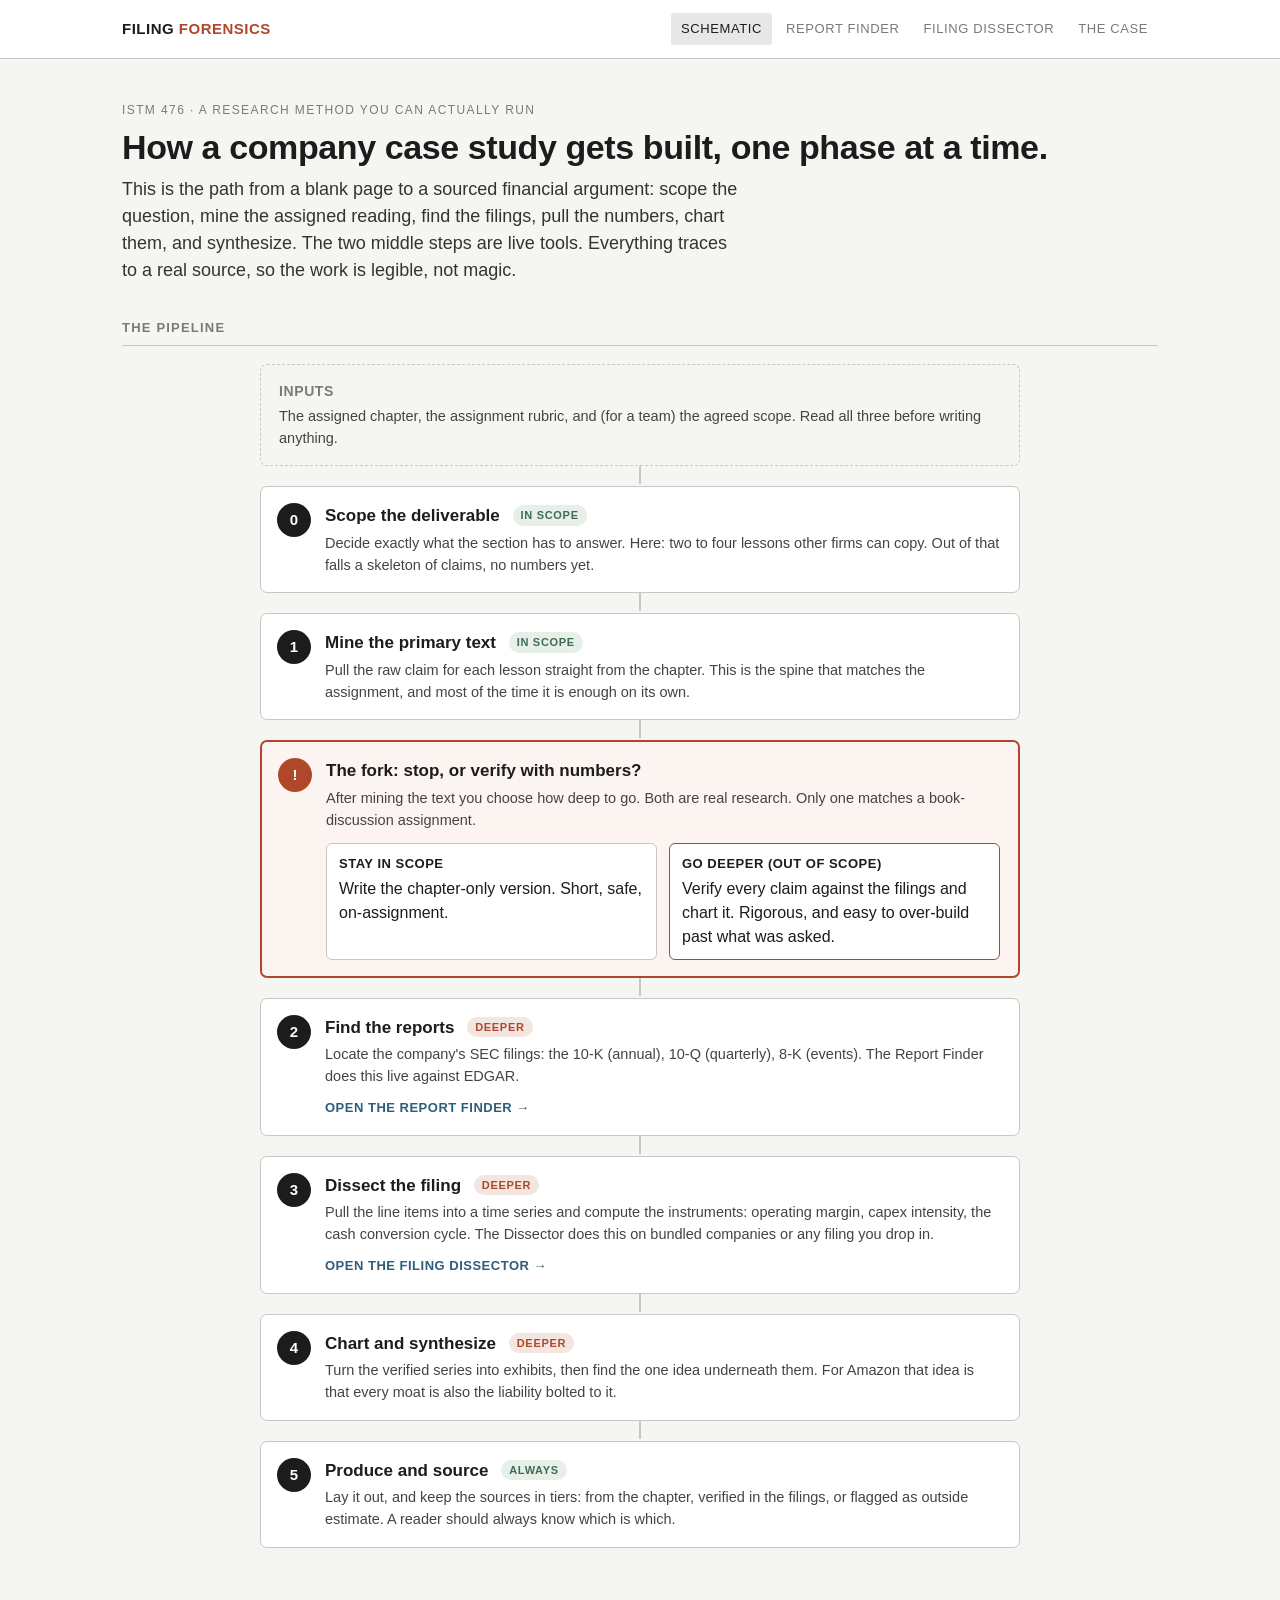
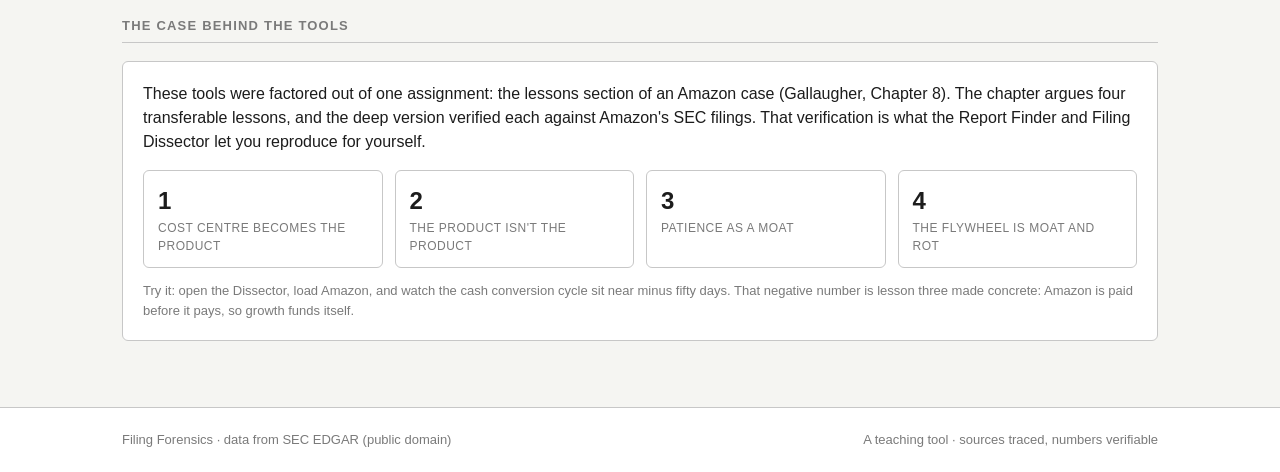
==== index.html @ 137a210a "Filing Forensics: research schematic + SEC filing tools Static teaching workbench built around the A" ====
<!DOCTYPE html>
<html lang="en">
<head>
<meta charset="utf-8">
<meta name="viewport" content="width=device-width, initial-scale=1">
<title>Filing Forensics - how a financial case study gets built</title>
<meta name="description" content="A research schematic plus working tools for finding and dissecting SEC filings, built around the Amazon (Chapter 8) case.">
<link rel="stylesheet" href="css/style.css">
</head>
<body data-base=".">
<header class="site-head"><div class="wrap">
  <div class="brand">Filing <b>Forensics</b></div>
  <nav class="nav">
    <a href="index.html" class="active">Schematic</a>
    <a href="finder.html">Report Finder</a>
    <a href="dissector.html">Filing Dissector</a>
    <a href="#case">The Case</a>
  </nav>
</div></header>

<main class="wrap">
  <div class="hero">
    <p class="kicker">ISTM 476 · A research method you can actually run</p>
    <h1>How a company case study gets built, one phase at a time.</h1>
    <p class="lede">This is the path from a blank page to a sourced financial argument: scope the question,
    mine the assigned reading, find the filings, pull the numbers, chart them, and synthesize. The two
    middle steps are live tools. Everything traces to a real source, so the work is legible, not magic.</p>
  </div>

  <section>
    <h2>The pipeline</h2>
    <div class="rail">

      <div class="node inputs">
        <h3>Inputs</h3>
        <p>The assigned chapter, the assignment rubric, and (for a team) the agreed scope. Read all three before writing anything.</p>
      </div>
      <div class="connector"></div>

      <div class="node">
        <div class="badge">0</div>
        <h3>Scope the deliverable <span class="scope in">in scope</span></h3>
        <p>Decide exactly what the section has to answer. Here: two to four lessons other firms can copy. Out of that falls a skeleton of claims, no numbers yet.</p>
      </div>
      <div class="connector"></div>

      <div class="node">
        <div class="badge">1</div>
        <h3>Mine the primary text <span class="scope in">in scope</span></h3>
        <p>Pull the raw claim for each lesson straight from the chapter. This is the spine that matches the assignment, and most of the time it is enough on its own.</p>
      </div>
      <div class="connector"></div>

      <div class="node fork">
        <div class="badge">!</div>
        <h3>The fork: stop, or verify with numbers?</h3>
        <p>After mining the text you choose how deep to go. Both are real research. Only one matches a book-discussion assignment.</p>
        <div class="paths">
          <div class="path"><b>Stay in scope</b>Write the chapter-only version. Short, safe, on-assignment.</div>
          <div class="path outp"><b>Go deeper (out of scope)</b>Verify every claim against the filings and chart it. Rigorous, and easy to over-build past what was asked.</div>
        </div>
      </div>
      <div class="connector"></div>

      <div class="node">
        <div class="badge">2</div>
        <h3>Find the reports <span class="scope out">deeper</span></h3>
        <p>Locate the company's SEC filings: the 10-K (annual), 10-Q (quarterly), 8-K (events). The Report Finder does this live against EDGAR.</p>
        <a class="tool-link" href="finder.html">Open the Report Finder</a>
      </div>
      <div class="connector"></div>

      <div class="node">
        <div class="badge">3</div>
        <h3>Dissect the filing <span class="scope out">deeper</span></h3>
        <p>Pull the line items into a time series and compute the instruments: operating margin, capex intensity, the cash conversion cycle. The Dissector does this on bundled companies or any filing you drop in.</p>
        <a class="tool-link" href="dissector.html">Open the Filing Dissector</a>
      </div>
      <div class="connector"></div>

      <div class="node">
        <div class="badge">4</div>
        <h3>Chart and synthesize <span class="scope out">deeper</span></h3>
        <p>Turn the verified series into exhibits, then find the one idea underneath them. For Amazon that idea is that every moat is also the liability bolted to it.</p>
      </div>
      <div class="connector"></div>

      <div class="node">
        <div class="badge">5</div>
        <h3>Produce and source <span class="scope in">always</span></h3>
        <p>Lay it out, and keep the sources in tiers: from the chapter, verified in the filings, or flagged as outside estimate. A reader should always know which is which.</p>
      </div>

    </div>
  </section>

  <section id="case">
    <h2>The case behind the tools</h2>
    <div class="card">
      <p style="margin-top:0">These tools were factored out of one assignment: the lessons section of an Amazon case (Gallaugher, Chapter 8).
      The chapter argues four transferable lessons, and the deep version verified each against Amazon's SEC filings.
      That verification is what the Report Finder and Filing Dissector let you reproduce for yourself.</p>
      <div class="metricgrid" style="margin-bottom:0">
        <div class="metric"><div class="v">1</div><div class="k">Cost centre becomes the product</div></div>
        <div class="metric"><div class="v">2</div><div class="k">The product isn't the product</div></div>
        <div class="metric"><div class="v">3</div><div class="k">Patience as a moat</div></div>
        <div class="metric"><div class="v">4</div><div class="k">The flywheel is moat and rot</div></div>
      </div>
      <p class="small muted" style="margin-bottom:0">Try it: open the Dissector, load Amazon, and watch the cash conversion cycle sit near minus fifty days.
      That negative number is lesson three made concrete: Amazon is paid before it pays, so growth funds itself.</p>
    </div>
  </section>
</main>

<footer><div class="wrap">
  <span>Filing Forensics · data from SEC EDGAR (public domain)</span>
  <span>A teaching tool · sources traced, numbers verifiable</span>
</div></footer>
</body>
</html>
---- css/style.css ----
/* Filing Forensics - shared Swiss research-tool styling.
   Palette matched to the lessons-note exhibits (charts.py). */
:root{
  --ink:#1c1c1c; --blue:#2f5d7c; --rust:#b0472b; --gray:#c7c7c7;
  --lgray:#e7e7e7; --mid:#7a7a7a; --wash:#f5f5f2; --paper:#ffffff;
  --green:#3f6b54; --gold:#9a7a2e;
  --sans:"Helvetica Neue",Helvetica,Arial,system-ui,sans-serif;
  --mono:"SF Mono",ui-monospace,Menlo,Consolas,monospace;
  --maxw:1080px;
}
*{box-sizing:border-box}
html{-webkit-text-size-adjust:100%}
body{
  margin:0;font-family:var(--sans);color:var(--ink);background:var(--wash);
  line-height:1.5;font-size:16px;-webkit-font-smoothing:antialiased;
}
a{color:var(--blue);text-decoration:none}
a:hover{text-decoration:underline}
.wrap{max-width:var(--maxw);margin:0 auto;padding:0 22px}

/* header / nav */
.site-head{background:var(--paper);border-bottom:1px solid var(--gray)}
.site-head .wrap{display:flex;align-items:center;justify-content:space-between;
  height:58px;gap:18px;flex-wrap:wrap}
.brand{font-weight:700;letter-spacing:.5px;font-size:15px;text-transform:uppercase}
.brand b{color:var(--rust)}
.nav{display:flex;gap:4px;flex-wrap:wrap}
.nav a{font-size:13px;text-transform:uppercase;letter-spacing:.6px;color:var(--mid);
  padding:6px 10px;border-radius:3px}
.nav a:hover{color:var(--ink);background:var(--lgray);text-decoration:none}
.nav a.active{color:var(--ink);background:var(--lgray)}

/* generic blocks */
.hero{padding:42px 0 8px}
.hero h1{font-size:34px;line-height:1.1;margin:0 0 10px;letter-spacing:-.4px}
.hero .lede{font-size:18px;color:#333;max-width:62ch;margin:0}
.kicker{font-size:12px;text-transform:uppercase;letter-spacing:1.4px;color:var(--mid);
  margin:0 0 10px}
section{padding:26px 0}
h2{font-size:13px;text-transform:uppercase;letter-spacing:1.2px;color:var(--mid);
  border-bottom:1px solid var(--gray);padding-bottom:7px;margin:0 0 18px;font-weight:700}
.card{background:var(--paper);border:1px solid var(--gray);border-radius:6px;padding:20px}
.muted{color:var(--mid)}
.small{font-size:13px}
.mono{font-family:var(--mono)}

/* schematic rail */
.rail{position:relative;margin:0 auto;max-width:760px}
.node{position:relative;background:var(--paper);border:1px solid var(--gray);
  border-radius:7px;padding:16px 18px 16px 64px;margin:0 0 16px}
.node .badge{position:absolute;left:16px;top:16px;width:34px;height:34px;border-radius:50%;
  background:var(--ink);color:#fff;display:flex;align-items:center;justify-content:center;
  font-weight:700;font-size:15px}
.node h3{margin:0 0 4px;font-size:17px}
.node p{margin:0;color:#444;font-size:14.5px}
.node .tool-link{display:inline-block;margin-top:10px;font-size:13px;font-weight:600;
  text-transform:uppercase;letter-spacing:.5px}
.node .tool-link::after{content:" \2192"}
.scope{display:inline-block;font-size:11px;text-transform:uppercase;letter-spacing:.7px;
  font-weight:700;padding:2px 8px;border-radius:20px;margin-left:8px;vertical-align:2px}
.scope.in{background:#e7efe9;color:var(--green)}
.scope.out{background:#f3e5e0;color:var(--rust)}
.rail .connector{height:18px;width:2px;background:var(--gray);margin:-14px auto 0;
  position:relative;top:-2px}
.node.inputs{padding-left:18px;background:var(--wash);border-style:dashed}
.node.inputs h3{font-size:14px;color:var(--mid);text-transform:uppercase;letter-spacing:.6px}
.fork{border:2px solid var(--rust);background:#fbf4f1}
.fork .badge{background:var(--rust)}
.fork .paths{display:grid;grid-template-columns:1fr 1fr;gap:12px;margin-top:12px}
.fork .path{border:1px solid var(--gray);border-radius:6px;padding:10px 12px;background:#fff}
.fork .path b{display:block;font-size:13px;text-transform:uppercase;letter-spacing:.5px;margin-bottom:3px}
.fork .path.outp{border-color:var(--rust)}
@media(max-width:620px){.fork .paths{grid-template-columns:1fr}}

/* tools: forms, tables, charts */
.toolbar{display:flex;gap:10px;flex-wrap:wrap;align-items:center;margin-bottom:16px}
input[type=text],input[type=search],select{font-family:var(--sans);font-size:15px;
  padding:9px 12px;border:1px solid var(--gray);border-radius:5px;background:#fff;min-width:220px}
input:focus,select:focus{outline:2px solid var(--blue);outline-offset:-1px}
button,.btn{font-family:var(--sans);font-size:14px;font-weight:600;cursor:pointer;
  padding:9px 16px;border:1px solid var(--ink);border-radius:5px;background:var(--ink);color:#fff}
button.secondary,.btn.secondary{background:#fff;color:var(--ink)}
button:hover{opacity:.9}
.chips{display:flex;gap:6px;flex-wrap:wrap;margin:6px 0 0}
.chip{font-size:12px;border:1px solid var(--gray);border-radius:20px;padding:4px 11px;
  background:#fff;cursor:pointer;color:var(--ink)}
.chip:hover{background:var(--lgray)}
table{border-collapse:collapse;width:100%;font-size:13.5px;background:#fff}
th,td{text-align:right;padding:7px 10px;border-bottom:1px solid var(--lgray);
  font-variant-numeric:tabular-nums}
th:first-child,td:first-child{text-align:left}
thead th{border-bottom:1.5px solid var(--gray);color:var(--mid);font-size:12px;
  text-transform:uppercase;letter-spacing:.5px;position:sticky;top:0;background:#fff}
tbody tr:hover{background:var(--wash)}
td.neg{color:var(--rust)}
.tablewrap{overflow:auto;max-height:520px;border:1px solid var(--gray);border-radius:6px}
.filing{display:grid;grid-template-columns:78px 96px 1fr auto;gap:10px;align-items:center;
  padding:10px 12px;border-bottom:1px solid var(--lgray);font-size:14px}
.filing:hover{background:var(--wash)}
.filing .form{font-weight:700}
.filing .links{display:flex;gap:10px;font-size:13px}
.tag{font-size:11px;font-weight:700;text-transform:uppercase;letter-spacing:.5px;
  padding:2px 7px;border-radius:3px;background:var(--lgray);color:var(--mid)}
.tag.tenk{background:#e7efe9;color:var(--green)}
.chartbox{background:#fff;border:1px solid var(--gray);border-radius:6px;padding:14px;margin-top:14px}
.metricgrid{display:grid;grid-template-columns:repeat(auto-fit,minmax(150px,1fr));gap:12px;margin:6px 0 18px}
.metric{background:#fff;border:1px solid var(--gray);border-radius:6px;padding:12px 14px}
.metric .v{font-size:24px;font-weight:700;font-variant-numeric:tabular-nums}
.metric .k{font-size:12px;color:var(--mid);text-transform:uppercase;letter-spacing:.5px}
.metric .v.neg{color:var(--rust)}
.note{background:#fff;border-left:3px solid var(--blue);padding:12px 16px;margin:14px 0;
  font-size:14px;border-radius:0 5px 5px 0}
.note.warn{border-left-color:var(--rust)}
.dropzone{border:2px dashed var(--gray);border-radius:8px;padding:26px;text-align:center;
  background:#fff;color:var(--mid);cursor:pointer}
.dropzone.drag{border-color:var(--blue);background:#eef4f8;color:var(--ink)}
.hidden{display:none}
.status{font-size:13px;color:var(--mid);min-height:18px}
.status.err{color:var(--rust)}
footer{border-top:1px solid var(--gray);background:var(--paper);margin-top:40px;
  padding:22px 0;font-size:13px;color:var(--mid)}
footer .wrap{display:flex;justify-content:space-between;gap:14px;flex-wrap:wrap}
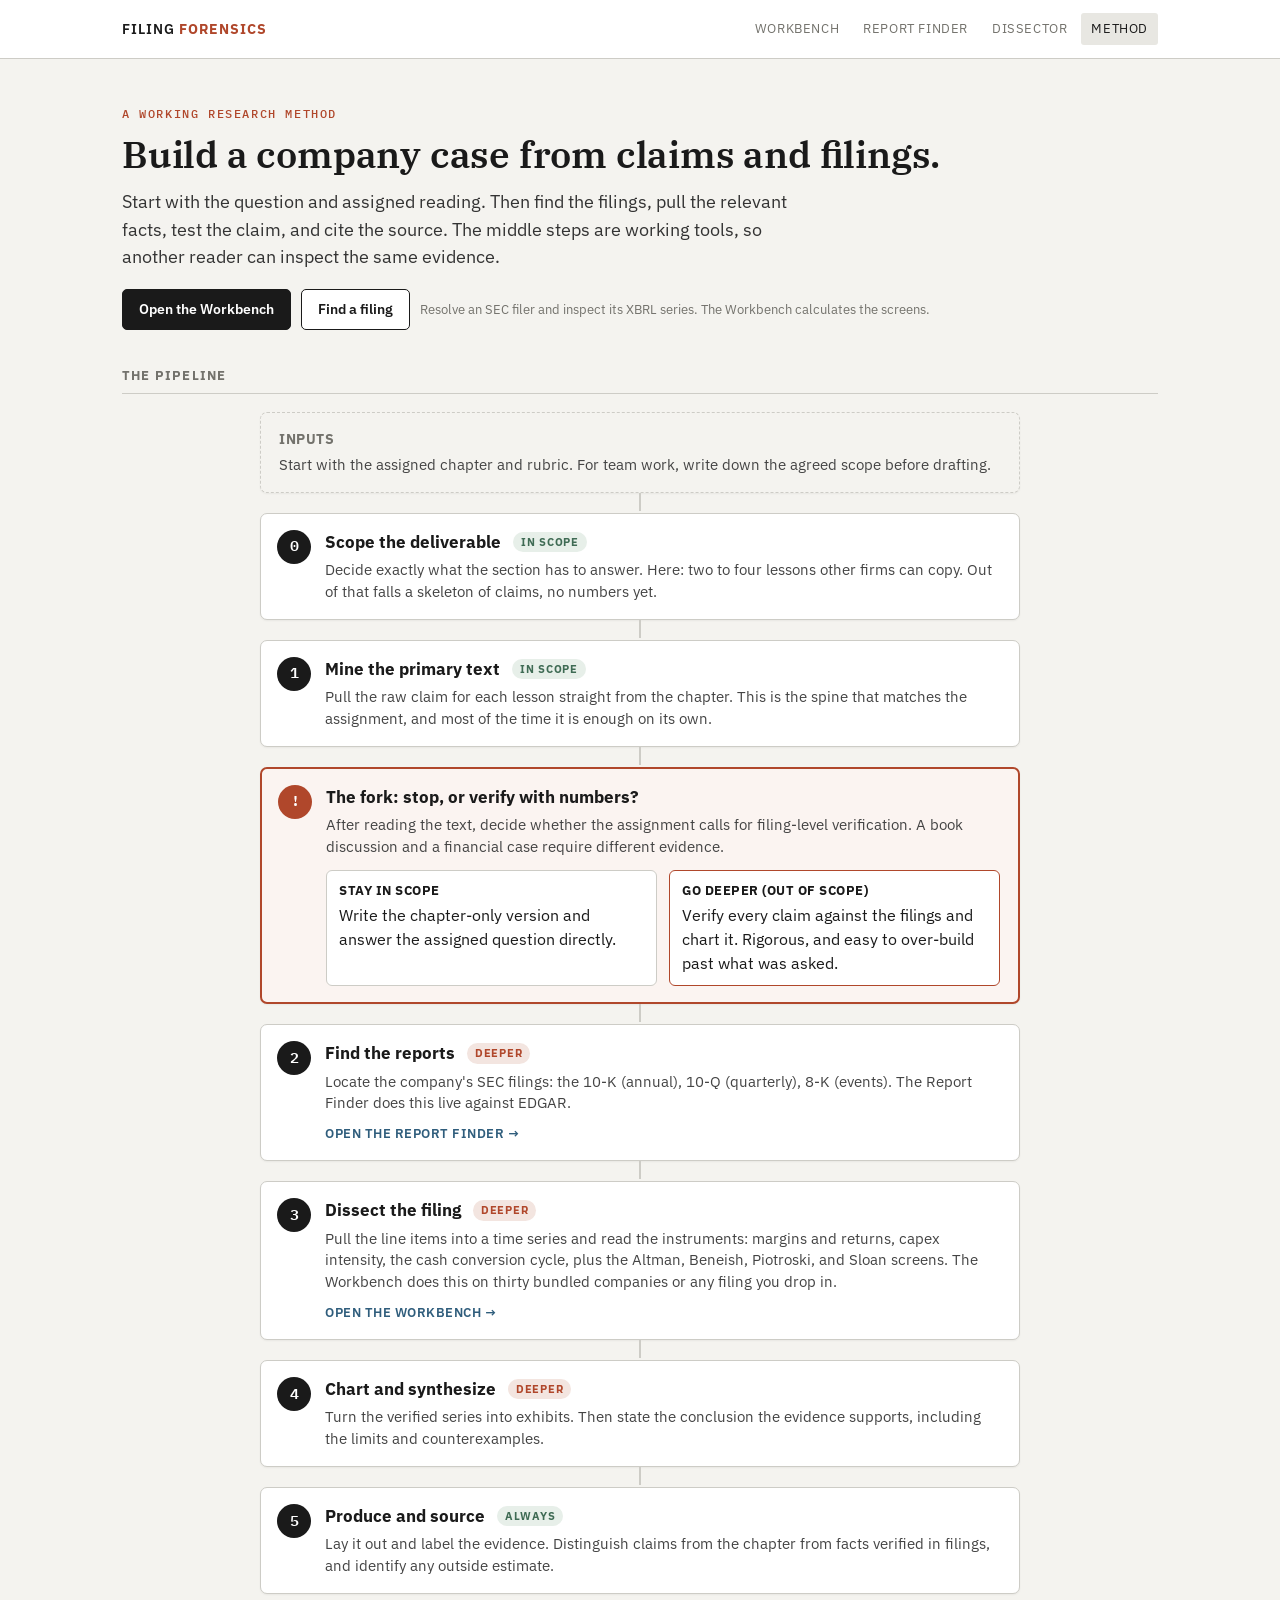
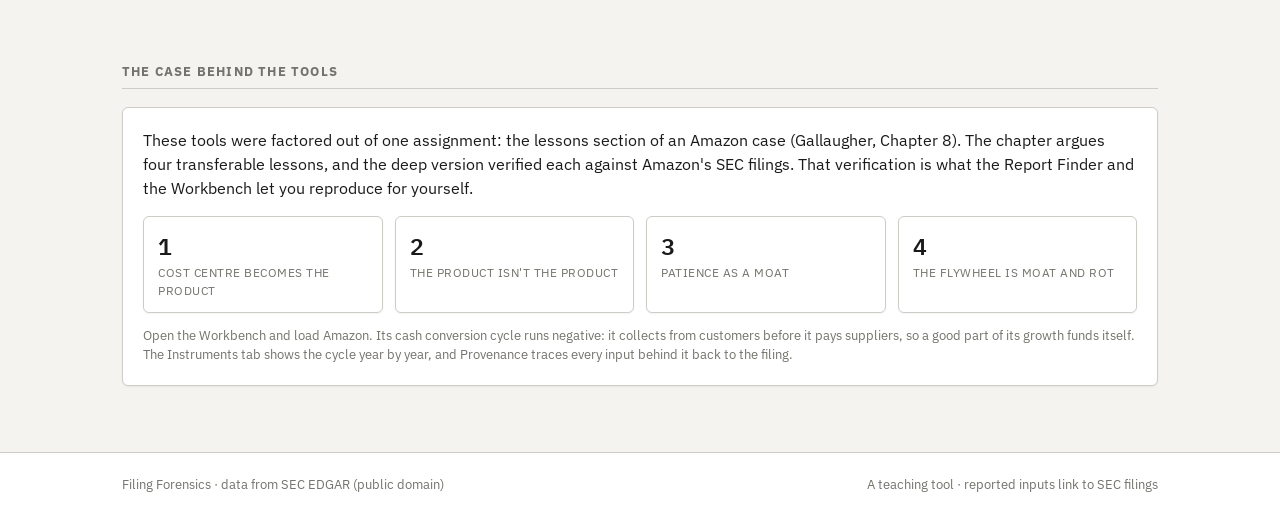
==== commit 08a138b7: "Add Workbench console, forensic engine, and typographic redesign Expand Filing Forensics from the sc" ====
--- a/index.html
+++ b/index.html
@@ -5,26 +5,33 @@
 <meta name="viewport" content="width=device-width, initial-scale=1">
 <title>Filing Forensics - how a financial case study gets built</title>
 <meta name="description" content="A research schematic plus working tools for finding and dissecting SEC filings, built around the Amazon (Chapter 8) case.">
+<link rel="preconnect" href="https://fonts.googleapis.com">
+<link rel="preconnect" href="https://fonts.gstatic.com" crossorigin>
+<link rel="stylesheet" href="https://fonts.googleapis.com/css2?family=IBM+Plex+Mono:wght@400;500;600&family=IBM+Plex+Sans:wght@400;500;600;700&family=IBM+Plex+Serif:wght@500;600&display=swap">
 <link rel="stylesheet" href="css/style.css">
 </head>
 <body data-base=".">
 <header class="site-head"><div class="wrap">
   <div class="brand">Filing <b>Forensics</b></div>
-  <nav class="nav">
-    <a href="index.html" class="active">Schematic</a>
+  <nav class="nav" aria-label="Primary">
+    <a href="app.html">Workbench</a>
     <a href="finder.html">Report Finder</a>
-    <a href="dissector.html">Filing Dissector</a>
-    <a href="#case">The Case</a>
+    <a href="dissector.html">Dissector</a>
+    <a href="index.html" class="active" aria-current="page">Method</a>
   </nav>
 </div></header>
 
 <main class="wrap">
   <div class="hero">
-    <p class="kicker">ISTM 476 · A research method you can actually run</p>
-    <h1>How a company case study gets built, one phase at a time.</h1>
-    <p class="lede">This is the path from a blank page to a sourced financial argument: scope the question,
-    mine the assigned reading, find the filings, pull the numbers, chart them, and synthesize. The two
-    middle steps are live tools. Everything traces to a real source, so the work is legible, not magic.</p>
+    <p class="kicker">A working research method</p>
+    <h1>Build a company case from claims and filings.</h1>
+    <p class="lede">Start with the question and assigned reading. Then find the filings, pull the relevant facts,
+    test the claim, and cite the source. The middle steps are working tools, so another reader can inspect the same evidence.</p>
+    <p style="margin:18px 0 0;display:flex;gap:10px;flex-wrap:wrap;align-items:center">
+      <a class="btn" href="app.html">Open the Workbench</a>
+      <a class="btn secondary" href="finder.html">Find a filing</a>
+      <span class="small muted">Resolve an SEC filer and inspect its XBRL series. The Workbench calculates the screens.</span>
+    </p>
   </div>
 
   <section>
@@ -33,7 +40,7 @@
 
       <div class="node inputs">
         <h3>Inputs</h3>
-        <p>The assigned chapter, the assignment rubric, and (for a team) the agreed scope. Read all three before writing anything.</p>
+        <p>Start with the assigned chapter and rubric. For team work, write down the agreed scope before drafting.</p>
       </div>
       <div class="connector"></div>
 
@@ -54,9 +61,9 @@
       <div class="node fork">
         <div class="badge">!</div>
         <h3>The fork: stop, or verify with numbers?</h3>
-        <p>After mining the text you choose how deep to go. Both are real research. Only one matches a book-discussion assignment.</p>
+        <p>After reading the text, decide whether the assignment calls for filing-level verification. A book discussion and a financial case require different evidence.</p>
         <div class="paths">
-          <div class="path"><b>Stay in scope</b>Write the chapter-only version. Short, safe, on-assignment.</div>
+          <div class="path"><b>Stay in scope</b>Write the chapter-only version and answer the assigned question directly.</div>
           <div class="path outp"><b>Go deeper (out of scope)</b>Verify every claim against the filings and chart it. Rigorous, and easy to over-build past what was asked.</div>
         </div>
       </div>
@@ -73,22 +80,22 @@
       <div class="node">
         <div class="badge">3</div>
         <h3>Dissect the filing <span class="scope out">deeper</span></h3>
-        <p>Pull the line items into a time series and compute the instruments: operating margin, capex intensity, the cash conversion cycle. The Dissector does this on bundled companies or any filing you drop in.</p>
-        <a class="tool-link" href="dissector.html">Open the Filing Dissector</a>
+        <p>Pull the line items into a time series and read the instruments: margins and returns, capex intensity, the cash conversion cycle, plus the Altman, Beneish, Piotroski, and Sloan screens. The Workbench does this on thirty bundled companies or any filing you drop in.</p>
+        <a class="tool-link" href="app.html">Open the Workbench</a>
       </div>
       <div class="connector"></div>
 
       <div class="node">
         <div class="badge">4</div>
         <h3>Chart and synthesize <span class="scope out">deeper</span></h3>
-        <p>Turn the verified series into exhibits, then find the one idea underneath them. For Amazon that idea is that every moat is also the liability bolted to it.</p>
+        <p>Turn the verified series into exhibits. Then state the conclusion the evidence supports, including the limits and counterexamples.</p>
       </div>
       <div class="connector"></div>
 
       <div class="node">
         <div class="badge">5</div>
         <h3>Produce and source <span class="scope in">always</span></h3>
-        <p>Lay it out, and keep the sources in tiers: from the chapter, verified in the filings, or flagged as outside estimate. A reader should always know which is which.</p>
+        <p>Lay it out and label the evidence. Distinguish claims from the chapter from facts verified in filings, and identify any outside estimate.</p>
       </div>
 
     </div>
@@ -99,22 +106,23 @@
     <div class="card">
       <p style="margin-top:0">These tools were factored out of one assignment: the lessons section of an Amazon case (Gallaugher, Chapter 8).
       The chapter argues four transferable lessons, and the deep version verified each against Amazon's SEC filings.
-      That verification is what the Report Finder and Filing Dissector let you reproduce for yourself.</p>
+      That verification is what the Report Finder and the Workbench let you reproduce for yourself.</p>
       <div class="metricgrid" style="margin-bottom:0">
         <div class="metric"><div class="v">1</div><div class="k">Cost centre becomes the product</div></div>
         <div class="metric"><div class="v">2</div><div class="k">The product isn't the product</div></div>
         <div class="metric"><div class="v">3</div><div class="k">Patience as a moat</div></div>
         <div class="metric"><div class="v">4</div><div class="k">The flywheel is moat and rot</div></div>
       </div>
-      <p class="small muted" style="margin-bottom:0">Try it: open the Dissector, load Amazon, and watch the cash conversion cycle sit near minus fifty days.
-      That negative number is lesson three made concrete: Amazon is paid before it pays, so growth funds itself.</p>
+      <p class="small muted" style="margin-bottom:0">Open the Workbench and load Amazon. Its cash conversion cycle runs negative:
+      it collects from customers before it pays suppliers, so a good part of its growth funds itself. The Instruments tab shows
+      the cycle year by year, and Provenance traces every input behind it back to the filing.</p>
     </div>
   </section>
 </main>
 
 <footer><div class="wrap">
   <span>Filing Forensics · data from SEC EDGAR (public domain)</span>
-  <span>A teaching tool · sources traced, numbers verifiable</span>
+  <span>A teaching tool · reported inputs link to SEC filings</span>
 </div></footer>
 </body>
 </html>
--- a/css/style.css
+++ b/css/style.css
@@ -1,29 +1,35 @@
 /* Filing Forensics - shared Swiss research-tool styling.
    Palette matched to the lessons-note exhibits (charts.py). */
 :root{
-  --ink:#1c1c1c; --blue:#2f5d7c; --rust:#b0472b; --gray:#c7c7c7;
-  --lgray:#e7e7e7; --mid:#7a7a7a; --wash:#f5f5f2; --paper:#ffffff;
+  --ink:#1a1a1a; --blue:#2f5d7c; --rust:#b0472b; --gray:#cdccc6;
+  --lgray:#e8e7e2; --mid:#73726c; --wash:#f4f3ef; --paper:#ffffff;
   --green:#3f6b54; --gold:#9a7a2e;
-  --sans:"Helvetica Neue",Helvetica,Arial,system-ui,sans-serif;
-  --mono:"SF Mono",ui-monospace,Menlo,Consolas,monospace;
+  --serif:"IBM Plex Serif",Georgia,"Times New Roman",serif;
+  --sans:"IBM Plex Sans","Helvetica Neue",Helvetica,Arial,system-ui,sans-serif;
+  --mono:"IBM Plex Mono","SF Mono",ui-monospace,Menlo,Consolas,monospace;
   --maxw:1080px;
+  --shadow:0 1px 2px rgba(26,26,26,.05);
+  --shadow-lift:0 1px 3px rgba(26,26,26,.07),0 6px 16px rgba(26,26,26,.05);
 }
 *{box-sizing:border-box}
 html{-webkit-text-size-adjust:100%}
 body{
   margin:0;font-family:var(--sans);color:var(--ink);background:var(--wash);
   line-height:1.5;font-size:16px;-webkit-font-smoothing:antialiased;
+  font-feature-settings:"kern" 1,"liga" 1;text-rendering:optimizeLegibility;
 }
 a{color:var(--blue);text-decoration:none}
 a:hover{text-decoration:underline}
+a:focus-visible,button:focus-visible,[role=button]:focus-visible,summary:focus-visible{
+  outline:2px solid var(--blue);outline-offset:2px}
 .wrap{max-width:var(--maxw);margin:0 auto;padding:0 22px}
 
 /* header / nav */
 .site-head{background:var(--paper);border-bottom:1px solid var(--gray)}
 .site-head .wrap{display:flex;align-items:center;justify-content:space-between;
   height:58px;gap:18px;flex-wrap:wrap}
-.brand{font-weight:700;letter-spacing:.5px;font-size:15px;text-transform:uppercase}
-.brand b{color:var(--rust)}
+.brand{font-weight:600;letter-spacing:1px;font-size:14px;text-transform:uppercase}
+.brand b{color:var(--rust);font-weight:700}
 .nav{display:flex;gap:4px;flex-wrap:wrap}
 .nav a{font-size:13px;text-transform:uppercase;letter-spacing:.6px;color:var(--mid);
   padding:6px 10px;border-radius:3px}
@@ -31,15 +37,17 @@
 .nav a.active{color:var(--ink);background:var(--lgray)}
 
 /* generic blocks */
-.hero{padding:42px 0 8px}
-.hero h1{font-size:34px;line-height:1.1;margin:0 0 10px;letter-spacing:-.4px}
-.hero .lede{font-size:18px;color:#333;max-width:62ch;margin:0}
-.kicker{font-size:12px;text-transform:uppercase;letter-spacing:1.4px;color:var(--mid);
-  margin:0 0 10px}
+.hero{padding:46px 0 10px}
+.hero h1{font-family:var(--serif);font-size:37px;line-height:1.12;margin:0 0 12px;
+  letter-spacing:-.2px;font-weight:600}
+.hero .lede{font-size:18px;line-height:1.55;color:#333;max-width:64ch;margin:0}
+.kicker{font-family:var(--mono);font-size:11.5px;text-transform:uppercase;letter-spacing:1.6px;
+  color:var(--rust);font-weight:500;margin:0 0 12px}
 section{padding:26px 0}
 h2{font-size:13px;text-transform:uppercase;letter-spacing:1.2px;color:var(--mid);
   border-bottom:1px solid var(--gray);padding-bottom:7px;margin:0 0 18px;font-weight:700}
-.card{background:var(--paper);border:1px solid var(--gray);border-radius:6px;padding:20px}
+.card{background:var(--paper);border:1px solid var(--gray);border-radius:6px;padding:20px;
+  box-shadow:var(--shadow)}
 .muted{color:var(--mid)}
 .small{font-size:13px}
 .mono{font-family:var(--mono)}
@@ -47,10 +55,10 @@
 /* schematic rail */
 .rail{position:relative;margin:0 auto;max-width:760px}
 .node{position:relative;background:var(--paper);border:1px solid var(--gray);
-  border-radius:7px;padding:16px 18px 16px 64px;margin:0 0 16px}
+  border-radius:7px;padding:16px 18px 16px 64px;margin:0 0 16px;box-shadow:var(--shadow)}
 .node .badge{position:absolute;left:16px;top:16px;width:34px;height:34px;border-radius:50%;
   background:var(--ink);color:#fff;display:flex;align-items:center;justify-content:center;
-  font-weight:700;font-size:15px}
+  font-family:var(--mono);font-weight:600;font-size:15px}
 .node h3{margin:0 0 4px;font-size:17px}
 .node p{margin:0;color:#444;font-size:14.5px}
 .node .tool-link{display:inline-block;margin-top:10px;font-size:13px;font-weight:600;
@@ -78,9 +86,12 @@
   padding:9px 12px;border:1px solid var(--gray);border-radius:5px;background:#fff;min-width:220px}
 input:focus,select:focus{outline:2px solid var(--blue);outline-offset:-1px}
 button,.btn{font-family:var(--sans);font-size:14px;font-weight:600;cursor:pointer;
-  padding:9px 16px;border:1px solid var(--ink);border-radius:5px;background:var(--ink);color:#fff}
+  padding:9px 16px;border:1px solid var(--ink);border-radius:5px;background:var(--ink);color:#fff;
+  transition:opacity .12s ease,box-shadow .12s ease,transform .12s ease}
 button.secondary,.btn.secondary{background:#fff;color:var(--ink)}
 button:hover{opacity:.9}
+.btn:active{transform:translateY(1px)}
+button:disabled{cursor:wait;opacity:.55}
 .chips{display:flex;gap:6px;flex-wrap:wrap;margin:6px 0 0}
 .chip{font-size:12px;border:1px solid var(--gray);border-radius:20px;padding:4px 11px;
   background:#fff;cursor:pointer;color:var(--ink)}
@@ -97,15 +108,17 @@
 .filing{display:grid;grid-template-columns:78px 96px 1fr auto;gap:10px;align-items:center;
   padding:10px 12px;border-bottom:1px solid var(--lgray);font-size:14px}
 .filing:hover{background:var(--wash)}
+.filing[role=button]:focus-visible{outline:2px solid var(--blue);outline-offset:-2px}
 .filing .form{font-weight:700}
 .filing .links{display:flex;gap:10px;font-size:13px}
 .tag{font-size:11px;font-weight:700;text-transform:uppercase;letter-spacing:.5px;
   padding:2px 7px;border-radius:3px;background:var(--lgray);color:var(--mid)}
 .tag.tenk{background:#e7efe9;color:var(--green)}
-.chartbox{background:#fff;border:1px solid var(--gray);border-radius:6px;padding:14px;margin-top:14px}
+.chartbox{background:#fff;border:1px solid var(--gray);border-radius:6px;padding:14px;
+  margin-top:14px;box-shadow:var(--shadow)}
 .metricgrid{display:grid;grid-template-columns:repeat(auto-fit,minmax(150px,1fr));gap:12px;margin:6px 0 18px}
-.metric{background:#fff;border:1px solid var(--gray);border-radius:6px;padding:12px 14px}
-.metric .v{font-size:24px;font-weight:700;font-variant-numeric:tabular-nums}
+.metric{background:#fff;border:1px solid var(--gray);border-radius:6px;padding:12px 14px;box-shadow:var(--shadow)}
+.metric .v{font-family:var(--mono);font-size:23px;font-weight:600;font-variant-numeric:tabular-nums;letter-spacing:-.5px}
 .metric .k{font-size:12px;color:var(--mid);text-transform:uppercase;letter-spacing:.5px}
 .metric .v.neg{color:var(--rust)}
 .note{background:#fff;border-left:3px solid var(--blue);padding:12px 16px;margin:14px 0;
@@ -113,10 +126,131 @@
 .note.warn{border-left-color:var(--rust)}
 .dropzone{border:2px dashed var(--gray);border-radius:8px;padding:26px;text-align:center;
   background:#fff;color:var(--mid);cursor:pointer}
-.dropzone.drag{border-color:var(--blue);background:#eef4f8;color:var(--ink)}
+.drop-pick{padding:2px 5px;border:0;border-bottom:1px solid currentColor;border-radius:0;
+  background:transparent;color:var(--blue);font-size:inherit}
+.drop-pick:hover{opacity:1}
+.dropzone.drag,.dropzone.await{border-color:var(--blue);background:#eef4f8;color:var(--ink)}
+.dropzone.await{animation:awaitpulse 1.6s ease-in-out infinite}
+@keyframes awaitpulse{0%,100%{box-shadow:0 0 0 0 rgba(47,93,124,0)}50%{box-shadow:0 0 0 4px rgba(47,93,124,.12)}}
+@media(prefers-reduced-motion:reduce){.dropzone.await{animation:none}}
+
+/* dissector bridge (download-and-drop for non-bundled companies) */
+#bridge{margin-bottom:14px}
+.bridge-steps{margin:10px 0 2px;padding-left:20px}
+.bridge-steps li{margin:0 0 9px}
+.bridge-steps li:last-child{margin-bottom:0}
+.btn:hover{text-decoration:none;opacity:.9}
+a.btn{display:inline-block}
 .hidden{display:none}
 .status{font-size:13px;color:var(--mid);min-height:18px}
 .status.err{color:var(--rust)}
 footer{border-top:1px solid var(--gray);background:var(--paper);margin-top:40px;
   padding:22px 0;font-size:13px;color:var(--mid)}
 footer .wrap{display:flex;justify-content:space-between;gap:14px;flex-wrap:wrap}
+
+/* ============================================================
+   Workbench (app.html) - the unified forensic console
+   ============================================================ */
+.companyhead{display:flex;justify-content:space-between;gap:18px;flex-wrap:wrap;align-items:flex-start}
+.companyhead .name{font-size:23px;font-weight:700;line-height:1.15}
+.companyhead .sub{font-size:13px;color:var(--mid);margin-top:3px}
+.companyhead .sub .pill{display:inline-block;background:var(--lgray);color:var(--ink);
+  border-radius:20px;padding:1px 9px;margin-right:6px;font-size:12px}
+.companyhead .links{font-size:13px;text-align:right}
+.companyhead .links a{display:inline-block;margin-left:12px}
+.mode-tag{display:inline-block;font-size:11px;text-transform:uppercase;letter-spacing:.6px;
+  font-weight:700;padding:2px 8px;border-radius:3px;background:var(--lgray);color:var(--mid)}
+.mode-tag.bundled{background:#e7efe9;color:var(--green)}
+.mode-tag.upload{background:#eef4f8;color:var(--blue)}
+.mode-tag.proxy{background:#f6efe0;color:var(--gold)}
+
+/* verdict scorecard */
+.scorecard{display:grid;grid-template-columns:repeat(auto-fit,minmax(184px,1fr));gap:12px;margin:4px 0 6px}
+.verdict{background:#fff;border:1px solid var(--gray);border-radius:7px;padding:13px 15px;
+  border-top:3px solid var(--gray);position:relative;box-shadow:var(--shadow)}
+.verdict.safe,.verdict.good{border-top-color:var(--green)}
+.verdict.grey,.verdict.warn{border-top-color:var(--gold)}
+.verdict.distress,.verdict.bad{border-top-color:var(--rust)}
+.verdict .k{font-size:11px;text-transform:uppercase;letter-spacing:.6px;color:var(--mid);font-weight:700}
+.verdict .v{font-family:var(--mono);font-size:24px;font-weight:600;font-variant-numeric:tabular-nums;
+  letter-spacing:-.5px;line-height:1.15;margin:4px 0 1px}
+.verdict .label{font-size:13px;font-weight:600}
+.verdict.safe .label,.verdict.good .label{color:var(--green)}
+.verdict.grey .label,.verdict.warn .label{color:var(--gold)}
+.verdict.distress .label,.verdict.bad .label{color:var(--rust)}
+.verdict .vnote{font-size:12px;color:var(--mid);margin-top:5px;line-height:1.4}
+
+/* tab bar */
+.tabbar{display:flex;gap:2px;flex-wrap:wrap;border-bottom:1px solid var(--gray);margin:22px 0 16px}
+.tabbar button{background:none;border:none;color:var(--mid);font-size:13px;font-weight:600;
+  text-transform:uppercase;letter-spacing:.5px;padding:9px 14px;border-radius:0;
+  border-bottom:2px solid transparent;margin-bottom:-1px}
+.tabbar button:hover{color:var(--ink);opacity:1}
+.tabbar button.active{color:var(--ink);border-bottom-color:var(--rust)}
+.tabpanel{display:none}
+.tabpanel.active{display:block}
+.tabpanel[hidden]{display:none}
+
+/* dense statement/instrument tables */
+table.dense{font-size:12.5px}
+table.dense th,table.dense td{padding:5px 8px}
+table.dense tbody th{text-align:left;font-weight:600;color:var(--ink);position:sticky;left:0;
+  background:#fff;text-transform:none;letter-spacing:0;font-size:12.5px;border-right:1px solid var(--lgray)}
+table.dense tbody tr:hover th{background:var(--wash)}
+.rowgroup td,.rowgroup th{background:var(--wash);font-weight:700;font-size:11px;
+  text-transform:uppercase;letter-spacing:.5px;color:var(--mid)}
+td.prov{cursor:help;position:relative}
+td.prov:hover{background:#eef4f8;outline:1px solid var(--blue)}
+.flagcell{font-weight:700}
+.flagcell.bad{color:var(--rust)}
+.flagcell.good{color:var(--green)}
+.flagcell.warn{color:var(--gold)}
+.flagcell.partial{color:var(--mid)}
+
+/* provenance audit */
+.provtable td.xtag{font-family:var(--mono);font-size:11px;text-align:left;text-transform:none;
+  letter-spacing:0;font-weight:400;background:none;padding:5px 8px;color:#333;word-break:break-all}
+.provtable td.frame,.provtable td.form{font-family:var(--mono);font-size:12px}
+.legend{display:flex;gap:16px;flex-wrap:wrap;font-size:12px;color:var(--mid);margin:8px 0 0}
+.legend .sw{display:inline-block;width:11px;height:11px;border-radius:2px;margin-right:5px;vertical-align:-1px}
+.legend .sw.green{background:var(--green)} .legend .sw.gold{background:var(--gold)} .legend .sw.rust{background:var(--rust)}
+.advrow{display:flex;gap:10px;flex-wrap:wrap;align-items:center;margin-top:10px;font-size:13px}
+.advrow input[type=text]{min-width:280px;font-size:13px;padding:6px 9px}
+details.adv{margin-top:10px}
+details.adv summary{cursor:pointer;font-size:13px;color:var(--mid);font-weight:600}
+.chipgroup{margin-bottom:4px}
+h3.fsub{font-size:14px;margin:22px 0 8px;color:var(--ink);font-weight:700}
+h3.fsub:first-child{margin-top:4px}
+.scoreboard-lead{margin-bottom:14px}
+
+/* interactive trends chart */
+.charthead{display:flex;justify-content:space-between;align-items:flex-end;gap:14px;flex-wrap:wrap;margin-bottom:9px}
+.chartmodes{display:flex;flex-wrap:wrap}
+.chartmodes .seg{background:#fff;border:1px solid var(--gray);color:var(--mid);font-size:12px;
+  font-weight:600;padding:5px 12px;border-radius:0}
+.chartmodes .seg:first-child{border-radius:5px 0 0 5px}
+.chartmodes .seg:last-child{border-radius:0 5px 5px 0}
+.chartmodes .seg+.seg{border-left:none}
+.chartmodes .seg:hover{color:var(--ink);opacity:1}
+.chartmodes .seg.active{background:var(--ink);color:#fff;border-color:var(--ink)}
+.metricchips{display:flex;gap:6px;flex-wrap:wrap;margin:0 0 11px}
+.mchip{display:inline-flex;align-items:center;gap:6px;font-size:12px;font-weight:600;
+  border:1px solid var(--gray);background:#fff;color:var(--mid);border-radius:20px;
+  padding:4px 11px;cursor:pointer;user-select:none}
+.mchip .dot{width:9px;height:9px;border-radius:50%;background:var(--gray);flex:none}
+.mchip:hover{color:var(--ink)}
+.mchip.on{color:var(--ink);border-color:var(--ink);background:var(--wash)}
+.mchip.blocked{opacity:.38;cursor:not-allowed}
+.canvas-holder{position:relative;height:340px;background:#fff;border:1px solid var(--lgray);
+  border-radius:7px;padding:10px;box-shadow:var(--shadow)}
+
+/* forensic trajectory mini-charts */
+.fcharts{display:grid;grid-template-columns:repeat(auto-fit,minmax(258px,1fr));gap:12px;margin:2px 0 14px}
+.fchart{position:relative;height:215px;background:#fff;border:1px solid var(--lgray);border-radius:7px;
+  padding:9px;box-shadow:var(--shadow)}
+
+/* inline table sparklines */
+.spark{vertical-align:middle;display:inline-block}
+td.sparkcell{text-align:center;min-width:98px;padding:3px 8px}
+th.sparkhead{text-align:center}
+.rowgroup td.sparkcell{background:var(--wash)}
